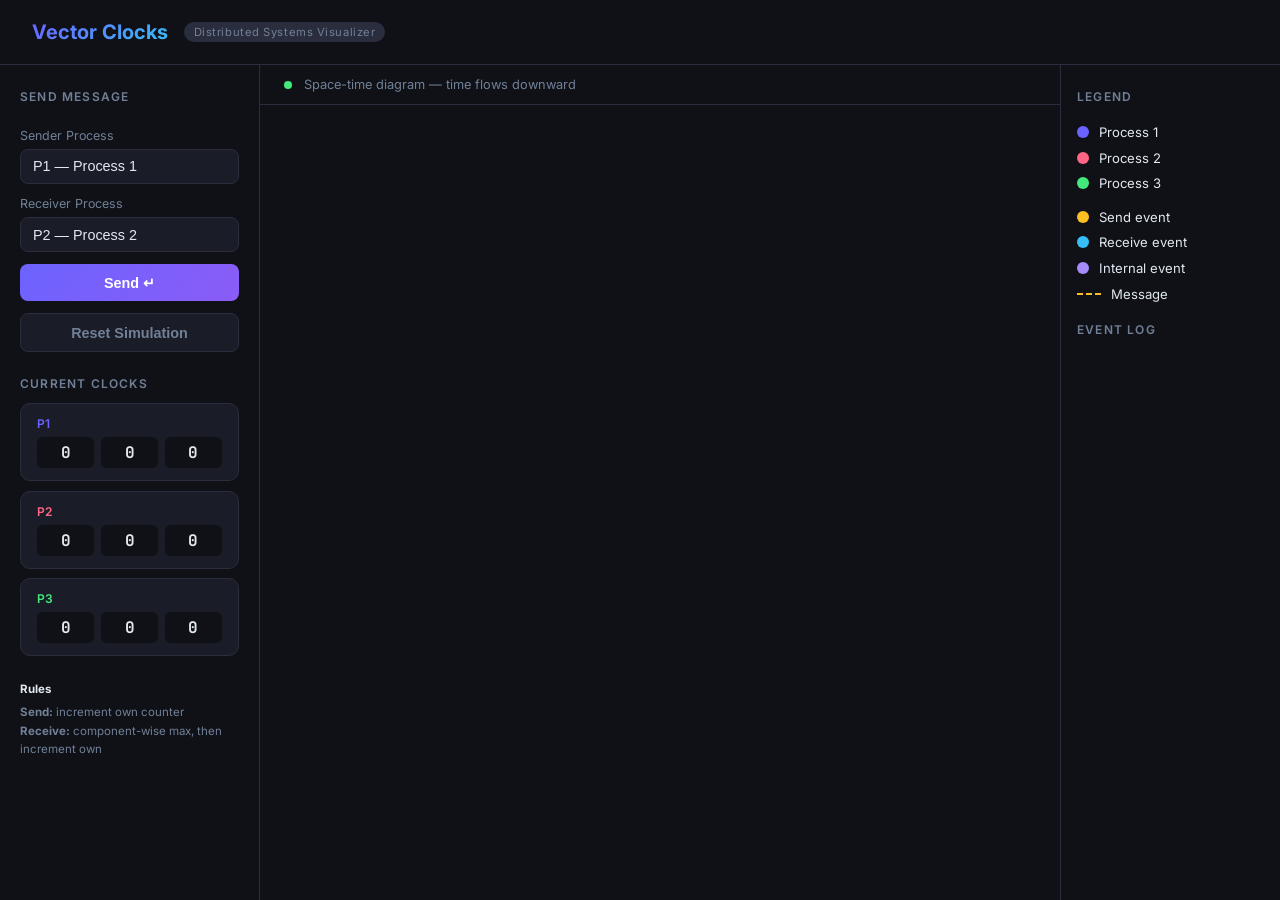
==== templates/index.html @ 149d41d6 "Add interactive web visualizer with live space-time diagram Replaces text-only socket simulation wit" ====
<!DOCTYPE html>
<html lang="en">
<head>
  <meta charset="UTF-8">
  <meta name="viewport" content="width=device-width, initial-scale=1.0">
  <title>Vector Clocks — Interactive Visualizer</title>
  <link rel="preconnect" href="https://fonts.googleapis.com">
  <link href="https://fonts.googleapis.com/css2?family=Inter:wght@400;600;700&family=JetBrains+Mono:wght@400;700&display=swap" rel="stylesheet">
  <link rel="stylesheet" href="/static/css/style.css">
</head>
<body>

<header>
  <h1>Vector Clocks</h1>
  <span class="badge">Distributed Systems Visualizer</span>
</header>

<div class="layout">

  <!-- Sidebar -->
  <aside class="sidebar">
    <div>
      <h2>Send Message</h2>
    </div>

    <div class="controls">
      <div class="field">
        <label>Sender Process</label>
        <select id="sender">
          <option value="1">P1 — Process 1</option>
          <option value="2">P2 — Process 2</option>
          <option value="3">P3 — Process 3</option>
        </select>
      </div>

      <div class="field">
        <label>Receiver Process</label>
        <select id="receiver">
          <option value="1">P1 — Process 1</option>
          <option value="2" selected>P2 — Process 2</option>
          <option value="3">P3 — Process 3</option>
        </select>
      </div>

      <button class="btn btn-primary" id="send-btn">Send ↵</button>
      <button class="btn btn-secondary" id="reset-btn">Reset Simulation</button>
    </div>

    <div>
      <h2 style="margin-bottom:0.75rem">Current Clocks</h2>
      <div class="clock-cards">
        <div class="clock-card p1">
          <div class="title">P1</div>
          <div class="clock-vec">
            <div class="clock-cell" title="P1 counter">0</div>
            <div class="clock-cell" title="P2 counter">0</div>
            <div class="clock-cell" title="P3 counter">0</div>
          </div>
        </div>
        <div class="clock-card p2">
          <div class="title">P2</div>
          <div class="clock-vec">
            <div class="clock-cell">0</div>
            <div class="clock-cell">0</div>
            <div class="clock-cell">0</div>
          </div>
        </div>
        <div class="clock-card p3">
          <div class="title">P3</div>
          <div class="clock-vec">
            <div class="clock-cell">0</div>
            <div class="clock-cell">0</div>
            <div class="clock-cell">0</div>
          </div>
        </div>
      </div>
    </div>

    <div style="font-size:0.72rem;color:var(--muted);line-height:1.6">
      <strong style="color:var(--text);display:block;margin-bottom:0.3rem">Rules</strong>
      <b>Send:</b> increment own counter<br>
      <b>Receive:</b> component-wise max, then increment own
    </div>
  </aside>

  <!-- Space-time diagram -->
  <main class="canvas-area">
    <div class="canvas-header">
      <div class="dot"></div>
      Space-time diagram — time flows downward
    </div>
    <div id="diagram"></div>
  </main>

  <!-- Legend + log -->
  <aside class="legend">
    <div>
      <h2>Legend</h2>
    </div>
    <div class="legend-items">
      <div class="legend-item">
        <div class="legend-dot" style="background:#6c63ff"></div> Process 1
      </div>
      <div class="legend-item">
        <div class="legend-dot" style="background:#ff6584"></div> Process 2
      </div>
      <div class="legend-item">
        <div class="legend-dot" style="background:#43e97b"></div> Process 3
      </div>
      <div class="legend-item" style="margin-top:0.5rem">
        <div class="legend-dot" style="background:#fbbf24"></div> Send event
      </div>
      <div class="legend-item">
        <div class="legend-dot" style="background:#38bdf8"></div> Receive event
      </div>
      <div class="legend-item">
        <div class="legend-dot" style="background:#a78bfa"></div> Internal event
      </div>
      <div class="legend-item">
        <div class="legend-arrow"></div> Message
      </div>
    </div>

    <div class="log-section">
      <h2>Event Log</h2>
      <div id="event-log"></div>
    </div>
  </aside>

</div>

<script src="https://cdn.socket.io/4.7.5/socket.io.min.js"></script>
<script src="/static/js/main.js"></script>
</body>
</html>
---- static/css/style.css ----
*, *::before, *::after { box-sizing: border-box; margin: 0; padding: 0; }

:root {
  --bg: #0f1117;
  --surface: #1a1d27;
  --border: #2a2d3e;
  --accent1: #6c63ff;
  --accent2: #ff6584;
  --accent3: #43e97b;
  --text: #e2e8f0;
  --muted: #718096;
  --proc1: #6c63ff;
  --proc2: #ff6584;
  --proc3: #43e97b;
  --send: #fbbf24;
  --recv: #38bdf8;
  --internal: #a78bfa;
}

body {
  background: var(--bg);
  color: var(--text);
  font-family: 'Inter', system-ui, sans-serif;
  min-height: 100vh;
  display: flex;
  flex-direction: column;
}

header {
  padding: 1.25rem 2rem;
  border-bottom: 1px solid var(--border);
  display: flex;
  align-items: center;
  gap: 1rem;
}

header h1 {
  font-size: 1.25rem;
  font-weight: 700;
  background: linear-gradient(135deg, var(--accent1), var(--recv));
  -webkit-background-clip: text;
  -webkit-text-fill-color: transparent;
  background-clip: text;
}

header .badge {
  font-size: 0.7rem;
  padding: 0.2rem 0.6rem;
  border-radius: 999px;
  background: var(--border);
  color: var(--muted);
  letter-spacing: 0.05em;
}

.layout {
  display: grid;
  grid-template-columns: 260px 1fr 220px;
  gap: 0;
  flex: 1;
  overflow: hidden;
}

/* ── Sidebar ── */
.sidebar {
  border-right: 1px solid var(--border);
  padding: 1.5rem 1.25rem;
  display: flex;
  flex-direction: column;
  gap: 1.5rem;
  overflow-y: auto;
}

.sidebar h2 {
  font-size: 0.75rem;
  font-weight: 600;
  text-transform: uppercase;
  letter-spacing: 0.1em;
  color: var(--muted);
}

.controls { display: flex; flex-direction: column; gap: 0.75rem; }

.field label {
  display: block;
  font-size: 0.78rem;
  color: var(--muted);
  margin-bottom: 0.35rem;
}

.field select {
  width: 100%;
  background: var(--surface);
  border: 1px solid var(--border);
  color: var(--text);
  border-radius: 8px;
  padding: 0.55rem 0.75rem;
  font-size: 0.9rem;
  appearance: none;
  cursor: pointer;
  outline: none;
  transition: border-color 0.15s;
}

.field select:focus { border-color: var(--accent1); }

.btn {
  width: 100%;
  padding: 0.65rem;
  border-radius: 8px;
  font-size: 0.9rem;
  font-weight: 600;
  cursor: pointer;
  border: none;
  transition: opacity 0.15s, transform 0.1s;
}
.btn:active { transform: scale(0.97); }

.btn-primary {
  background: linear-gradient(135deg, var(--accent1), #8b5cf6);
  color: #fff;
}

.btn-secondary {
  background: var(--surface);
  color: var(--muted);
  border: 1px solid var(--border);
}

.btn:hover { opacity: 0.88; }

/* Clock state cards */
.clock-cards { display: flex; flex-direction: column; gap: 0.6rem; }

.clock-card {
  background: var(--surface);
  border: 1px solid var(--border);
  border-radius: 10px;
  padding: 0.75rem 1rem;
}

.clock-card .title {
  font-size: 0.75rem;
  font-weight: 600;
  margin-bottom: 0.4rem;
}

.clock-card.p1 .title { color: var(--proc1); }
.clock-card.p2 .title { color: var(--proc2); }
.clock-card.p3 .title { color: var(--proc3); }

.clock-vec {
  display: flex;
  gap: 0.4rem;
}

.clock-cell {
  flex: 1;
  background: var(--bg);
  border-radius: 6px;
  text-align: center;
  padding: 0.3rem 0;
  font-size: 1rem;
  font-weight: 700;
  font-family: 'JetBrains Mono', monospace;
  transition: background 0.3s, color 0.3s;
}

.clock-cell.highlight {
  background: var(--accent1);
  color: #fff;
  animation: pop 0.4s ease;
}

@keyframes pop {
  0%   { transform: scale(1); }
  40%  { transform: scale(1.3); }
  100% { transform: scale(1); }
}

/* ── Canvas area ── */
.canvas-area {
  display: flex;
  flex-direction: column;
  overflow: hidden;
}

.canvas-header {
  padding: 0.75rem 1.5rem;
  border-bottom: 1px solid var(--border);
  font-size: 0.8rem;
  color: var(--muted);
  display: flex;
  align-items: center;
  gap: 0.75rem;
}

.dot {
  width: 8px; height: 8px;
  border-radius: 50%;
  background: var(--accent3);
  animation: pulse 2s infinite;
}

@keyframes pulse {
  0%, 100% { opacity: 1; }
  50%       { opacity: 0.3; }
}

#diagram {
  flex: 1;
  overflow-y: auto;
  padding: 1rem 1.5rem 2rem;
}

#diagram svg { display: block; width: 100%; }

/* ── Legend ── */
.legend {
  border-left: 1px solid var(--border);
  padding: 1.5rem 1rem;
  display: flex;
  flex-direction: column;
  gap: 1.25rem;
  overflow-y: auto;
}

.legend h2 {
  font-size: 0.75rem;
  font-weight: 600;
  text-transform: uppercase;
  letter-spacing: 0.1em;
  color: var(--muted);
}

.legend-items { display: flex; flex-direction: column; gap: 0.6rem; }

.legend-item {
  display: flex;
  align-items: center;
  gap: 0.6rem;
  font-size: 0.82rem;
}

.legend-dot {
  width: 12px; height: 12px;
  border-radius: 50%;
  flex-shrink: 0;
}

.legend-line {
  width: 24px; height: 3px;
  border-radius: 2px;
  flex-shrink: 0;
}

.legend-arrow {
  width: 24px; height: 0;
  border-bottom: 2px dashed var(--send);
  flex-shrink: 0;
}

/* ── Log ── */
.log-section { display: flex; flex-direction: column; gap: 0.5rem; flex: 1; }

#event-log {
  flex: 1;
  overflow-y: auto;
  display: flex;
  flex-direction: column;
  gap: 0.4rem;
  max-height: 320px;
}

.log-entry {
  font-size: 0.75rem;
  padding: 0.4rem 0.6rem;
  border-radius: 6px;
  background: var(--surface);
  border-left: 3px solid var(--border);
  font-family: 'JetBrains Mono', monospace;
  animation: fadeIn 0.3s ease;
}

.log-entry.send  { border-color: var(--send); }
.log-entry.recv  { border-color: var(--recv); }
.log-entry.internal { border-color: var(--internal); }

@keyframes fadeIn {
  from { opacity: 0; transform: translateY(6px); }
  to   { opacity: 1; transform: translateY(0); }
}

/* SVG styles (inline via JS but also here for defaults) */
.proc-line { stroke-width: 2; stroke-linecap: round; }
.proc-label { font-size: 13px; font-weight: 700; }
.event-dot { cursor: default; }
.msg-arrow { fill: none; stroke-width: 1.5; stroke-dasharray: 5,3; }
.clock-label { font-size: 10px; font-family: 'JetBrains Mono', monospace; }
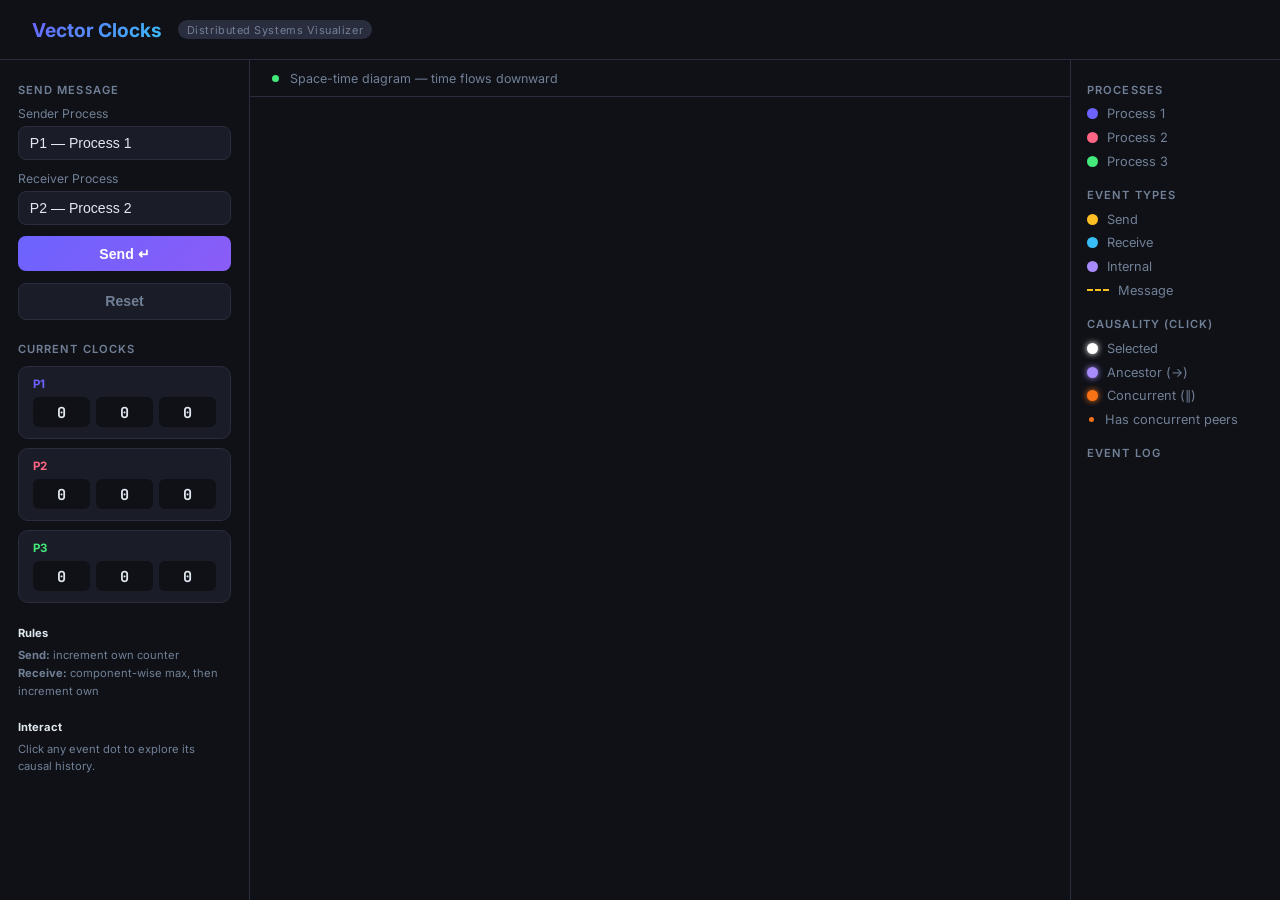
==== commit 8ccf2965: "Add Bezier arrows, concurrency detection, and causal highlighting - Message arrows are now smooth Be" ====
--- a/templates/index.html
+++ b/templates/index.html
@@ -17,44 +17,42 @@
 
 <div class="layout">
 
-  <!-- Sidebar -->
+  <!-- ── Left sidebar ── -->
   <aside class="sidebar">
+
     <div>
       <h2>Send Message</h2>
-    </div>
-
-    <div class="controls">
-      <div class="field">
-        <label>Sender Process</label>
-        <select id="sender">
-          <option value="1">P1 — Process 1</option>
-          <option value="2">P2 — Process 2</option>
-          <option value="3">P3 — Process 3</option>
-        </select>
+      <div class="controls">
+        <div class="field">
+          <label>Sender Process</label>
+          <select id="sender">
+            <option value="1">P1 — Process 1</option>
+            <option value="2">P2 — Process 2</option>
+            <option value="3">P3 — Process 3</option>
+          </select>
+        </div>
+        <div class="field">
+          <label>Receiver Process</label>
+          <select id="receiver">
+            <option value="1">P1 — Process 1</option>
+            <option value="2" selected>P2 — Process 2</option>
+            <option value="3">P3 — Process 3</option>
+          </select>
+        </div>
+        <button class="btn btn-primary" id="send-btn">Send ↵</button>
+        <button class="btn btn-secondary" id="reset-btn">Reset</button>
       </div>
-
-      <div class="field">
-        <label>Receiver Process</label>
-        <select id="receiver">
-          <option value="1">P1 — Process 1</option>
-          <option value="2" selected>P2 — Process 2</option>
-          <option value="3">P3 — Process 3</option>
-        </select>
-      </div>
-
-      <button class="btn btn-primary" id="send-btn">Send ↵</button>
-      <button class="btn btn-secondary" id="reset-btn">Reset Simulation</button>
     </div>
 
     <div>
-      <h2 style="margin-bottom:0.75rem">Current Clocks</h2>
+      <h2>Current Clocks</h2>
       <div class="clock-cards">
         <div class="clock-card p1">
           <div class="title">P1</div>
           <div class="clock-vec">
-            <div class="clock-cell" title="P1 counter">0</div>
-            <div class="clock-cell" title="P2 counter">0</div>
-            <div class="clock-cell" title="P3 counter">0</div>
+            <div class="clock-cell">0</div>
+            <div class="clock-cell">0</div>
+            <div class="clock-cell">0</div>
           </div>
         </div>
         <div class="clock-card p2">
@@ -76,48 +74,78 @@
       </div>
     </div>
 
-    <div style="font-size:0.72rem;color:var(--muted);line-height:1.6">
-      <strong style="color:var(--text);display:block;margin-bottom:0.3rem">Rules</strong>
+    <div class="hint-text">
+      <strong>Rules</strong>
       <b>Send:</b> increment own counter<br>
-      <b>Receive:</b> component-wise max, then increment own
+      <b>Receive:</b> component-wise max, then increment own<br><br>
+      <strong>Interact</strong>
+      Click any event dot to explore its causal history.
     </div>
+
   </aside>
 
-  <!-- Space-time diagram -->
+  <!-- ── Centre: diagram ── -->
   <main class="canvas-area">
+
     <div class="canvas-header">
-      <div class="dot"></div>
+      <div class="pulse-dot"></div>
       Space-time diagram — time flows downward
     </div>
+
+    <!-- Causality info bar (hidden until an event is clicked) -->
+    <div id="info-panel" class="hidden">
+      <span class="ip-proc"></span>
+      <span class="ip-clock"></span>
+      <span class="ip-ancs"></span>
+      <span class="ip-conc"></span>
+      <button class="ip-close" title="Clear selection">×</button>
+    </div>
+
     <div id="diagram"></div>
+
   </main>
 
-  <!-- Legend + log -->
+  <!-- ── Right: legend + log ── -->
   <aside class="legend">
+
     <div>
-      <h2>Legend</h2>
+      <h2>Processes</h2>
+      <div class="legend-items">
+        <div class="legend-item"><div class="legend-dot" style="background:#6c63ff"></div>Process 1</div>
+        <div class="legend-item"><div class="legend-dot" style="background:#ff6584"></div>Process 2</div>
+        <div class="legend-item"><div class="legend-dot" style="background:#43e97b"></div>Process 3</div>
+      </div>
     </div>
-    <div class="legend-items">
-      <div class="legend-item">
-        <div class="legend-dot" style="background:#6c63ff"></div> Process 1
+
+    <div>
+      <h2>Event Types</h2>
+      <div class="legend-items">
+        <div class="legend-item"><div class="legend-dot" style="background:#fbbf24"></div>Send</div>
+        <div class="legend-item"><div class="legend-dot" style="background:#38bdf8"></div>Receive</div>
+        <div class="legend-item"><div class="legend-dot" style="background:#a78bfa"></div>Internal</div>
+        <div class="legend-item"><div class="legend-arrow"></div>Message</div>
       </div>
-      <div class="legend-item">
-        <div class="legend-dot" style="background:#ff6584"></div> Process 2
-      </div>
-      <div class="legend-item">
-        <div class="legend-dot" style="background:#43e97b"></div> Process 3
-      </div>
-      <div class="legend-item" style="margin-top:0.5rem">
-        <div class="legend-dot" style="background:#fbbf24"></div> Send event
-      </div>
-      <div class="legend-item">
-        <div class="legend-dot" style="background:#38bdf8"></div> Receive event
-      </div>
-      <div class="legend-item">
-        <div class="legend-dot" style="background:#a78bfa"></div> Internal event
-      </div>
-      <div class="legend-item">
-        <div class="legend-arrow"></div> Message
+    </div>
+
+    <div>
+      <h2>Causality (click)</h2>
+      <div class="legend-items">
+        <div class="legend-item">
+          <div class="legend-dot" style="background:#fff;box-shadow:0 0 6px #fff"></div>
+          Selected
+        </div>
+        <div class="legend-item">
+          <div class="legend-dot" style="background:#a78bfa;box-shadow:0 0 6px #a78bfa"></div>
+          Ancestor (→)
+        </div>
+        <div class="legend-item">
+          <div class="legend-dot" style="background:#f97316;box-shadow:0 0 6px #f97316"></div>
+          Concurrent (∥)
+        </div>
+        <div class="legend-item">
+          <div class="legend-dot" style="background:#f97316;border:2px solid #0f1117;width:9px;height:9px"></div>
+          Has concurrent peers
+        </div>
       </div>
     </div>
 
@@ -125,6 +153,7 @@
       <h2>Event Log</h2>
       <div id="event-log"></div>
     </div>
+
   </aside>
 
 </div>
--- a/static/css/style.css
+++ b/static/css/style.css
@@ -1,20 +1,21 @@
 *, *::before, *::after { box-sizing: border-box; margin: 0; padding: 0; }
 
 :root {
-  --bg: #0f1117;
-  --surface: #1a1d27;
-  --border: #2a2d3e;
-  --accent1: #6c63ff;
-  --accent2: #ff6584;
-  --accent3: #43e97b;
-  --text: #e2e8f0;
-  --muted: #718096;
-  --proc1: #6c63ff;
-  --proc2: #ff6584;
-  --proc3: #43e97b;
-  --send: #fbbf24;
-  --recv: #38bdf8;
-  --internal: #a78bfa;
+  --bg:         #0f1117;
+  --surface:    #1a1d27;
+  --border:     #2a2d3e;
+  --text:       #e2e8f0;
+  --muted:      #718096;
+  --accent1:    #6c63ff;
+  --recv:       #38bdf8;
+  --proc1:      #6c63ff;
+  --proc2:      #ff6584;
+  --proc3:      #43e97b;
+  --send-clr:   #fbbf24;
+  --internal:   #a78bfa;
+  --ancestor:   #a78bfa;
+  --concurrent: #f97316;
+  --selected:   #ffffff;
 }
 
 body {
@@ -27,7 +28,7 @@
 }
 
 header {
-  padding: 1.25rem 2rem;
+  padding: 1.1rem 2rem;
   border-bottom: 1px solid var(--border);
   display: flex;
   align-items: center;
@@ -35,7 +36,7 @@
 }
 
 header h1 {
-  font-size: 1.25rem;
+  font-size: 1.2rem;
   font-weight: 700;
   background: linear-gradient(135deg, var(--accent1), var(--recv));
   -webkit-background-clip: text;
@@ -43,49 +44,47 @@
   background-clip: text;
 }
 
-header .badge {
-  font-size: 0.7rem;
-  padding: 0.2rem 0.6rem;
+.badge {
+  font-size: 0.68rem;
+  padding: 0.18rem 0.55rem;
   border-radius: 999px;
   background: var(--border);
   color: var(--muted);
   letter-spacing: 0.05em;
 }
 
+/* ── Layout ─────────────────────────────────────────────────────────────── */
+
 .layout {
   display: grid;
-  grid-template-columns: 260px 1fr 220px;
-  gap: 0;
+  grid-template-columns: 250px 1fr 210px;
   flex: 1;
   overflow: hidden;
 }
 
-/* ── Sidebar ── */
+/* ── Left sidebar ─────────────────────────────────────────────────────── */
+
 .sidebar {
   border-right: 1px solid var(--border);
-  padding: 1.5rem 1.25rem;
-  display: flex;
-  flex-direction: column;
-  gap: 1.5rem;
+  padding: 1.4rem 1.1rem;
+  display: flex;
+  flex-direction: column;
+  gap: 1.4rem;
   overflow-y: auto;
 }
 
-.sidebar h2 {
-  font-size: 0.75rem;
+.sidebar h2, .legend h2 {
+  font-size: 0.7rem;
   font-weight: 600;
   text-transform: uppercase;
   letter-spacing: 0.1em;
   color: var(--muted);
-}
-
-.controls { display: flex; flex-direction: column; gap: 0.75rem; }
-
-.field label {
-  display: block;
-  font-size: 0.78rem;
-  color: var(--muted);
-  margin-bottom: 0.35rem;
-}
+  margin-bottom: 0.6rem;
+}
+
+.controls { display: flex; flex-direction: column; gap: 0.7rem; }
+
+.field label { display: block; font-size: 0.76rem; color: var(--muted); margin-bottom: 0.3rem; }
 
 .field select {
   width: 100%;
@@ -93,73 +92,54 @@
   border: 1px solid var(--border);
   color: var(--text);
   border-radius: 8px;
-  padding: 0.55rem 0.75rem;
-  font-size: 0.9rem;
+  padding: 0.5rem 0.7rem;
+  font-size: 0.88rem;
   appearance: none;
   cursor: pointer;
   outline: none;
   transition: border-color 0.15s;
 }
-
 .field select:focus { border-color: var(--accent1); }
 
 .btn {
   width: 100%;
-  padding: 0.65rem;
+  padding: 0.6rem;
   border-radius: 8px;
-  font-size: 0.9rem;
+  font-size: 0.88rem;
   font-weight: 600;
   cursor: pointer;
   border: none;
   transition: opacity 0.15s, transform 0.1s;
 }
 .btn:active { transform: scale(0.97); }
-
-.btn-primary {
-  background: linear-gradient(135deg, var(--accent1), #8b5cf6);
-  color: #fff;
-}
-
-.btn-secondary {
-  background: var(--surface);
-  color: var(--muted);
-  border: 1px solid var(--border);
-}
-
-.btn:hover { opacity: 0.88; }
-
-/* Clock state cards */
-.clock-cards { display: flex; flex-direction: column; gap: 0.6rem; }
+.btn-primary  { background: linear-gradient(135deg, var(--accent1), #8b5cf6); color: #fff; }
+.btn-secondary { background: var(--surface); color: var(--muted); border: 1px solid var(--border); }
+.btn:hover { opacity: 0.85; }
+
+/* Clock cards */
+.clock-cards { display: flex; flex-direction: column; gap: 0.55rem; }
 
 .clock-card {
   background: var(--surface);
   border: 1px solid var(--border);
   border-radius: 10px;
-  padding: 0.75rem 1rem;
-}
-
-.clock-card .title {
-  font-size: 0.75rem;
-  font-weight: 600;
-  margin-bottom: 0.4rem;
-}
-
+  padding: 0.65rem 0.9rem;
+}
+
+.clock-card .title { font-size: 0.72rem; font-weight: 700; margin-bottom: 0.4rem; }
 .clock-card.p1 .title { color: var(--proc1); }
 .clock-card.p2 .title { color: var(--proc2); }
 .clock-card.p3 .title { color: var(--proc3); }
 
-.clock-vec {
-  display: flex;
-  gap: 0.4rem;
-}
+.clock-vec { display: flex; gap: 0.35rem; }
 
 .clock-cell {
   flex: 1;
   background: var(--bg);
   border-radius: 6px;
   text-align: center;
-  padding: 0.3rem 0;
-  font-size: 1rem;
+  padding: 0.28rem 0;
+  font-size: 0.95rem;
   font-weight: 700;
   font-family: 'JetBrains Mono', monospace;
   transition: background 0.3s, color 0.3s;
@@ -172,127 +152,160 @@
 }
 
 @keyframes pop {
-  0%   { transform: scale(1); }
-  40%  { transform: scale(1.3); }
-  100% { transform: scale(1); }
-}
-
-/* ── Canvas area ── */
+  0%  { transform: scale(1); }
+  40% { transform: scale(1.3); }
+  100%{ transform: scale(1); }
+}
+
+.hint-text { font-size: 0.7rem; color: var(--muted); line-height: 1.6; }
+.hint-text strong { color: var(--text); display: block; margin-bottom: 0.25rem; }
+
+/* ── Canvas area ──────────────────────────────────────────────────────── */
+
 .canvas-area {
   display: flex;
   flex-direction: column;
   overflow: hidden;
+  position: relative;
 }
 
 .canvas-header {
-  padding: 0.75rem 1.5rem;
+  padding: 0.65rem 1.4rem;
+  border-bottom: 1px solid var(--border);
+  font-size: 0.78rem;
+  color: var(--muted);
+  display: flex;
+  align-items: center;
+  gap: 0.65rem;
+  flex-shrink: 0;
+}
+
+.pulse-dot {
+  width: 7px; height: 7px;
+  border-radius: 50%;
+  background: var(--proc3);
+  animation: pulse 2s infinite;
+}
+
+@keyframes pulse {
+  0%, 100% { opacity: 1; }
+  50%       { opacity: 0.25; }
+}
+
+/* ── Info panel ───────────────────────────────────────────────────────── */
+
+#info-panel {
+  display: flex;
+  align-items: center;
+  gap: 1.5rem;
+  padding: 0.55rem 1.4rem;
+  background: var(--surface);
   border-bottom: 1px solid var(--border);
   font-size: 0.8rem;
-  color: var(--muted);
-  display: flex;
-  align-items: center;
-  gap: 0.75rem;
-}
-
-.dot {
-  width: 8px; height: 8px;
-  border-radius: 50%;
-  background: var(--accent3);
-  animation: pulse 2s infinite;
-}
-
-@keyframes pulse {
-  0%, 100% { opacity: 1; }
-  50%       { opacity: 0.3; }
-}
+  flex-shrink: 0;
+  animation: slideDown 0.2s ease;
+}
+
+#info-panel.hidden { display: none; }
+
+@keyframes slideDown {
+  from { opacity: 0; transform: translateY(-6px); }
+  to   { opacity: 1; transform: translateY(0); }
+}
+
+.ip-proc  { font-weight: 700; color: var(--text); }
+.ip-clock { font-family: 'JetBrains Mono', monospace; color: var(--recv); font-size: 0.78rem; }
+.ip-ancs  { color: var(--ancestor); }
+.ip-conc  { color: var(--concurrent); }
+
+.ip-close {
+  margin-left: auto;
+  background: none;
+  border: none;
+  color: var(--muted);
+  cursor: pointer;
+  font-size: 1rem;
+  line-height: 1;
+  padding: 0.1rem 0.3rem;
+  border-radius: 4px;
+  transition: color 0.15s;
+}
+.ip-close:hover { color: var(--text); }
 
 #diagram {
   flex: 1;
   overflow-y: auto;
-  padding: 1rem 1.5rem 2rem;
+  padding: 1rem 1.2rem 2rem;
 }
 
 #diagram svg { display: block; width: 100%; }
 
-/* ── Legend ── */
+/* ── Right legend ─────────────────────────────────────────────────────── */
+
 .legend {
   border-left: 1px solid var(--border);
-  padding: 1.5rem 1rem;
-  display: flex;
-  flex-direction: column;
-  gap: 1.25rem;
+  padding: 1.4rem 1rem;
+  display: flex;
+  flex-direction: column;
+  gap: 1.2rem;
   overflow-y: auto;
 }
 
-.legend h2 {
-  font-size: 0.75rem;
-  font-weight: 600;
-  text-transform: uppercase;
-  letter-spacing: 0.1em;
-  color: var(--muted);
-}
-
-.legend-items { display: flex; flex-direction: column; gap: 0.6rem; }
+.legend-items { display: flex; flex-direction: column; gap: 0.55rem; }
 
 .legend-item {
   display: flex;
   align-items: center;
-  gap: 0.6rem;
-  font-size: 0.82rem;
+  gap: 0.55rem;
+  font-size: 0.8rem;
+  color: var(--muted);
 }
 
 .legend-dot {
-  width: 12px; height: 12px;
+  width: 11px; height: 11px;
   border-radius: 50%;
   flex-shrink: 0;
 }
 
-.legend-line {
-  width: 24px; height: 3px;
-  border-radius: 2px;
+.legend-arrow {
+  width: 22px;
+  height: 0;
+  border-bottom: 2px dashed var(--send-clr);
   flex-shrink: 0;
 }
 
-.legend-arrow {
-  width: 24px; height: 0;
-  border-bottom: 2px dashed var(--send);
-  flex-shrink: 0;
-}
-
-/* ── Log ── */
-.log-section { display: flex; flex-direction: column; gap: 0.5rem; flex: 1; }
+.legend-sep {
+  border: none;
+  border-top: 1px solid var(--border);
+  margin: 0.2rem 0;
+}
+
+/* ── Event log ────────────────────────────────────────────────────────── */
+
+.log-section { display: flex; flex-direction: column; gap: 0.5rem; flex: 1; min-height: 0; }
 
 #event-log {
   flex: 1;
   overflow-y: auto;
   display: flex;
   flex-direction: column;
-  gap: 0.4rem;
-  max-height: 320px;
+  gap: 0.35rem;
 }
 
 .log-entry {
-  font-size: 0.75rem;
-  padding: 0.4rem 0.6rem;
+  font-size: 0.73rem;
+  padding: 0.35rem 0.55rem;
   border-radius: 6px;
   background: var(--surface);
   border-left: 3px solid var(--border);
   font-family: 'JetBrains Mono', monospace;
   animation: fadeIn 0.3s ease;
 }
-
-.log-entry.send  { border-color: var(--send); }
-.log-entry.recv  { border-color: var(--recv); }
+.log-entry.send     { border-color: var(--send-clr); }
+.log-entry.recv     { border-color: var(--recv); }
 .log-entry.internal { border-color: var(--internal); }
 
 @keyframes fadeIn {
-  from { opacity: 0; transform: translateY(6px); }
+  from { opacity: 0; transform: translateY(5px); }
   to   { opacity: 1; transform: translateY(0); }
 }
-
-/* SVG styles (inline via JS but also here for defaults) */
-.proc-line { stroke-width: 2; stroke-linecap: round; }
-.proc-label { font-size: 13px; font-weight: 700; }
-.event-dot { cursor: default; }
-.msg-arrow { fill: none; stroke-width: 1.5; stroke-dasharray: 5,3; }
-.clock-label { font-size: 10px; font-family: 'JetBrains Mono', monospace; }
